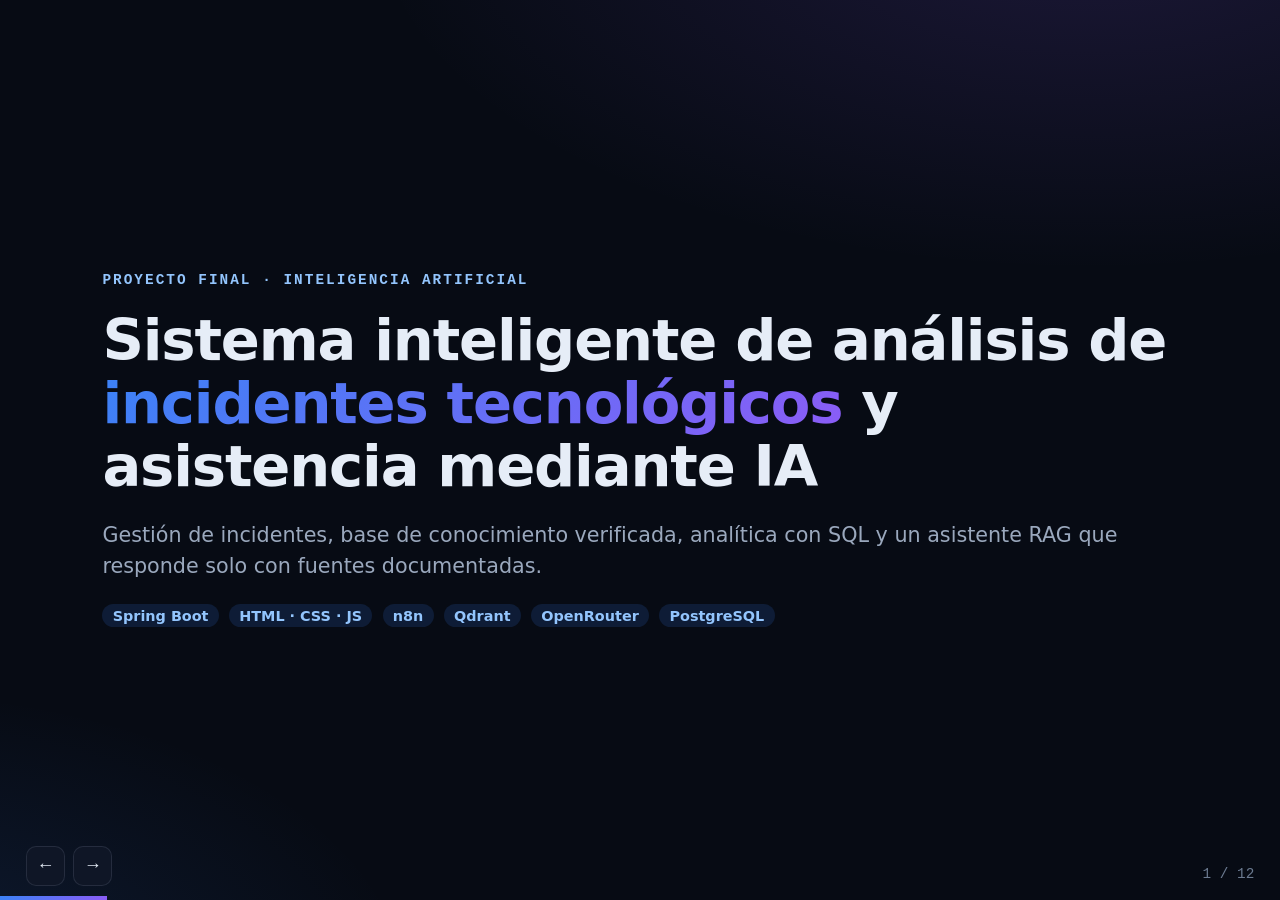
==== docs/presentacion/index.html @ f0cb8524 "docs(presentation): add final presentation and link all deliverables Self-contained HTML slide deck " ====
<!doctype html>
<html lang="es">
<head>
<meta charset="utf-8">
<meta name="viewport" content="width=device-width, initial-scale=1">
<title>Incidentes IA · Presentación final</title>
<style>
  :root {
    --bg: #070b14; --surface: #0f1626; --surface-2: #141d30; --border: rgba(148, 163, 184, 0.16);
    --text: #e6edf7; --muted: #9aa8bd; --faint: #6b7a90;
    --primary: #3b82f6; --accent: #8b5cf6; --success: #10b981; --warning: #f59e0b; --danger: #ef4444;
    --grad: linear-gradient(135deg, #3b82f6, #8b5cf6);
  }
  * { box-sizing: border-box; margin: 0; }
  html, body { height: 100%; background: var(--bg); color: var(--text); font-family: "Segoe UI", system-ui, -apple-system, sans-serif; }
  body { overflow: hidden; }
  .deck { position: relative; height: 100%; }
  .slide {
    position: absolute; inset: 0; display: flex; flex-direction: column; justify-content: center;
    gap: 2.4vh; padding: 7vh 8vw; opacity: 0; visibility: hidden; transform: translateX(3vw);
    transition: opacity .45s ease, transform .45s ease, visibility .45s;
    background: radial-gradient(1200px 600px at 85% -10%, rgba(139, 92, 246, .16), transparent 60%),
                radial-gradient(900px 500px at -10% 110%, rgba(59, 130, 246, .14), transparent 60%);
  }
  .slide.is-active { opacity: 1; visibility: visible; transform: none; }
  .eyebrow { color: #93c5fd; font: 600 1.6vh/1 ui-monospace, Consolas, monospace; letter-spacing: .14em; text-transform: uppercase; }
  h1 { font-size: 6.4vh; line-height: 1.1; letter-spacing: -.02em; }
  h2 { font-size: 4.6vh; line-height: 1.15; letter-spacing: -.01em; }
  h3 { font-size: 2.4vh; margin-bottom: .8vh; }
  p, li { font-size: 2.3vh; line-height: 1.5; color: var(--muted); }
  strong { color: var(--text); }
  .grad { background: var(--grad); -webkit-background-clip: text; background-clip: text; color: transparent; }
  .grid { display: grid; gap: 2vh 2vw; }
  .g2 { grid-template-columns: repeat(2, minmax(0, 1fr)); }
  .g3 { grid-template-columns: repeat(3, minmax(0, 1fr)); }
  .g4 { grid-template-columns: repeat(4, minmax(0, 1fr)); }
  .card { padding: 2.4vh 1.6vw; border: 1px solid var(--border); border-radius: 16px; background: linear-gradient(180deg, rgba(20,29,48,.9), rgba(14,21,36,.9)); }
  .kpi b { display: block; font-size: 5vh; line-height: 1.1; color: var(--text); }
  .kpi span { font-size: 1.8vh; color: var(--muted); }
  .tag { display: inline-block; padding: .4vh .8vw; border-radius: 999px; font-size: 1.6vh; font-weight: 600; background: rgba(59,130,246,.15); color: #93c5fd; }
  ul { padding-left: 1.2em; display: grid; gap: .8vh; }
  table { width: 100%; border-collapse: collapse; font-size: 2vh; }
  th, td { padding: 1vh .8vw; border-bottom: 1px solid var(--border); text-align: left; }
  th { color: var(--faint); font-size: 1.6vh; text-transform: uppercase; letter-spacing: .06em; }
  td { color: var(--muted); }
  .shot { width: 100%; max-height: 58vh; object-fit: cover; object-position: top; border-radius: 14px; border: 1px solid var(--border); }
  .flow { display: flex; flex-wrap: wrap; align-items: center; gap: 1vh .8vw; }
  .node { padding: 1.4vh 1.2vw; border-radius: 12px; border: 1px solid var(--border); background: var(--surface-2); font-size: 2vh; color: var(--text); }
  .arrow { color: var(--accent); font-size: 2.6vh; }
  .bar { height: 1.4vh; border-radius: 999px; background: var(--surface-2); overflow: hidden; }
  .bar i { display: block; height: 100%; background: var(--grad); }
  .row { display: grid; grid-template-columns: 9vw 1fr 6vw; align-items: center; gap: 1vw; font-size: 1.9vh; color: var(--muted); }
  .ok { color: var(--success); } .warn { color: var(--warning); }
  .progress { position: fixed; left: 0; bottom: 0; height: 4px; background: var(--grad); transition: width .3s; }
  .counter { position: fixed; right: 2vw; bottom: 2vh; color: var(--faint); font: 1.6vh ui-monospace, Consolas, monospace; }
  .nav { position: fixed; left: 2vw; bottom: 1.6vh; display: flex; gap: .6vw; }
  .nav button { width: 4.4vh; height: 4.4vh; border-radius: 10px; border: 1px solid var(--border); background: var(--surface); color: var(--text); font-size: 2vh; cursor: pointer; }
  .nav button:focus-visible { outline: 2px solid var(--primary); outline-offset: 2px; }
  @media (prefers-reduced-motion: reduce) { .slide, .progress { transition: none; } }
  @media (max-width: 800px) { .g3, .g4 { grid-template-columns: repeat(2, minmax(0, 1fr)); } .g2 { grid-template-columns: 1fr; } }
  @media print {
    body { overflow: visible; }
    .slide { position: relative; opacity: 1; visibility: visible; transform: none; height: 100vh; page-break-after: always; }
    .progress, .counter, .nav { display: none; }
  }
</style>
</head>
<body>
<main class="deck" id="deck" aria-roledescription="presentación">

  <section class="slide" aria-label="Portada">
    <span class="eyebrow">Proyecto final · Inteligencia Artificial</span>
    <h1>Sistema inteligente de análisis de<br><span class="grad">incidentes tecnológicos</span> y asistencia mediante IA</h1>
    <p>Gestión de incidentes, base de conocimiento verificada, analítica con SQL y un asistente RAG que responde solo con fuentes documentadas.</p>
    <div class="flow"><span class="tag">Spring Boot</span><span class="tag">HTML · CSS · JS</span><span class="tag">n8n</span><span class="tag">Qdrant</span><span class="tag">OpenRouter</span><span class="tag">PostgreSQL</span></div>
  </section>

  <section class="slide" aria-label="Problema">
    <span class="eyebrow">El problema</span>
    <h2>El soporte técnico resuelve los mismos problemas una y otra vez</h2>
    <div class="grid g3">
      <div class="card kpi"><b>85,3 %</b><span>de los incidentes corresponde a solo 10 problemas recurrentes</span></div>
      <div class="card kpi"><b>4,74 h</b><span>tiempo promedio de atención</span></div>
      <div class="card kpi"><b>10</b><span>artículos verificados para 150 incidentes</span></div>
    </div>
    <p>El conocimiento para resolverlos existe, pero está disperso. Un asistente que lo recupere y lo cite acelera la atención sin inventar soluciones.</p>
  </section>

  <section class="slide" aria-label="Requisitos">
    <span class="eyebrow">Alcance</span>
    <h2>Requisitos funcionales cubiertos</h2>
    <table>
      <thead><tr><th>RF</th><th>Funcionalidad</th><th>Componente</th></tr></thead>
      <tbody>
        <tr><td>RF01</td><td>Registro, consulta y estados de incidentes</td><td>API + módulo Incidentes</td></tr>
        <tr><td>RF02</td><td>Base de conocimiento: problema, síntomas, causa, solución, verificación</td><td>API + módulo Conocimiento</td></tr>
        <tr><td>RF03</td><td>Indexación de artículos verificados en Qdrant</td><td>n8n · flujo 01</td></tr>
        <tr><td>RF04–05</td><td>Búsqueda semántica y asistente RAG con fuentes y similitud</td><td>n8n · flujo 02 + Asistente</td></tr>
        <tr><td>RF06–07</td><td>Indicadores con SQL y dashboard con filtros</td><td>Analítica + Dashboard</td></tr>
        <tr><td>RF08</td><td>Historial de consultas y calificación de 1 a 5</td><td>Historial</td></tr>
      </tbody>
    </table>
  </section>

  <section class="slide" aria-label="Arquitectura">
    <span class="eyebrow">Arquitectura</span>
    <h2>El frontend solo habla con Spring Boot</h2>
    <div class="flow">
      <span class="node">Frontend<br><small>HTML · CSS · JS</small></span><span class="arrow">⇄</span>
      <span class="node">Backend Spring Boot<br><small>API REST · JPA</small></span><span class="arrow">⇄</span>
      <span class="node">PostgreSQL</span>
    </div>
    <div class="flow">
      <span class="node">Backend</span><span class="arrow">→ webhook + token →</span>
      <span class="node">n8n</span><span class="arrow">→</span><span class="node">Qdrant</span><span class="arrow">+</span><span class="node">OpenRouter</span>
      <span class="arrow">→ callback + token →</span><span class="node">Backend</span>
    </div>
    <ul>
      <li>Cada consulta queda registrada: <strong>Pendiente, Respondida, Sin resultados o Error</strong>.</li>
      <li>n8n vuelve a validar en el backend que cada fuente siga activa y verificada antes de usarla.</li>
      <li>Claves y tokens solo en variables de entorno y credenciales de n8n.</li>
    </ul>
  </section>

  <section class="slide" aria-label="Dashboard">
    <span class="eyebrow">RF07 · Dashboard</span>
    <h2>Indicadores reales, filtros y comparación temporal</h2>
    <img class="shot" src="../evidencias/frontend/01-dashboard.png" alt="Dashboard con indicadores, comparación con el periodo anterior y gráficos">
  </section>

  <section class="slide" aria-label="Asistente">
    <span class="eyebrow">RF05 · Asistente IA</span>
    <h2>Respuestas estructuradas y respaldadas por fuentes</h2>
    <div class="grid g2">
      <img class="shot" src="../evidencias/frontend/04-asistente.png" alt="Asistente IA con diagnóstico, solución, pasos y fuentes con similitud">
      <div class="card"><ul>
        <li><strong>Diagnóstico, solución sugerida y pasos</strong> en secciones separadas.</li>
        <li><strong>Fuentes desplegables</strong> con el valor real de similitud.</li>
        <li>Si no hay fuentes relevantes: <strong>"Información insuficiente"</strong>, sin inventar una solución.</li>
        <li>Errores de n8n con su motivo; nunca una respuesta simulada.</li>
        <li>Calificación de 1 a 5 estrellas guardada en la base.</li>
      </ul></div>
    </div>
  </section>

  <section class="slide" aria-label="Base de conocimiento">
    <span class="eyebrow">RF02 · Base de conocimiento</span>
    <h2>Solo el contenido verificado llega a la IA</h2>
    <img class="shot" src="../evidencias/frontend/03-conocimiento.png" alt="Base de conocimiento en tarjetas con estados activo, pendiente e inactivo">
  </section>

  <section class="slide" aria-label="Resultados del análisis">
    <span class="eyebrow">Informe de análisis de datos</span>
    <h2>Lo que muestran los datos</h2>
    <div class="grid g4">
      <div class="card kpi"><b>150</b><span>incidentes</span></div>
      <div class="card kpi"><b>86,67 %</b><span>resueltos</span></div>
      <div class="card kpi"><b>4,74 h</b><span>tiempo promedio</span></div>
      <div class="card kpi"><b>4,75 / 5</b><span>calificación de la IA</span></div>
    </div>
    <div class="grid g2">
      <div class="card">
        <h3>Pendientes por semana</h3>
        <div class="row"><span>Sem 38–41</span><div class="bar"><i style="width:0%"></i></div><span>0</span></div>
        <div class="row"><span>Sem 42</span><div class="bar"><i style="width:12.5%"></i></div><span>1</span></div>
        <div class="row"><span>Sem 43</span><div class="bar"><i style="width:50%"></i></div><span>4</span></div>
        <div class="row"><span>Sem 44</span><div class="bar"><i style="width:87.5%"></i></div><span>7</span></div>
        <div class="row"><span>Sem 45</span><div class="bar"><i style="width:100%"></i></div><span>8</span></div>
      </div>
      <div class="card">
        <h3>Horas promedio por prioridad</h3>
        <div class="row"><span>Crítica</span><div class="bar"><i style="width:100%"></i></div><span>5,13</span></div>
        <div class="row"><span>Alta</span><div class="bar"><i style="width:93%"></i></div><span>4,78</span></div>
        <div class="row"><span>Media</span><div class="bar"><i style="width:90%"></i></div><span>4,61</span></div>
        <div class="row"><span>Baja</span><div class="bar"><i style="width:84%"></i></div><span>4,30</span></div>
      </div>
    </div>
  </section>

  <section class="slide" aria-label="Conclusiones">
    <span class="eyebrow">Conclusiones</span>
    <h2>Cuatro hallazgos respaldados por las consultas SQL</h2>
    <div class="grid g2">
      <div class="card"><h3 class="warn">1. Retraso reciente oculto</h3><p>Los pendientes pasan de 0 a 8 por semana; noviembre va en 52 % resuelto. El 86,67 % global no lo muestra.</p></div>
      <div class="card"><h3 class="warn">2. La prioridad no acelera</h3><p>Los críticos tardan 5,13 h frente a 4,30 h de los de prioridad baja. Hace falta un SLA por prioridad.</p></div>
      <div class="card"><h3 class="ok">3. Documentar es lo más rentable</h3><p>10 problemas son el 85,3 % del volumen, con solo 10 artículos verificados. Un artículo por problema recurrente amplía el alcance del RAG.</p></div>
      <div class="card"><h3 class="ok">4. La IA promete, la muestra es pequeña</h3><p>4,75 estrellas y 0,915 de similitud promedio, pero en 4 respuestas. Hay que seguir calificando.</p></div>
    </div>
  </section>

  <section class="slide" aria-label="Calidad">
    <span class="eyebrow">Calidad</span>
    <h2>Probado de punta a punta</h2>
    <div class="grid g4">
      <div class="card kpi"><b>24/24</b><span>pruebas de integración del backend</span></div>
      <div class="card kpi"><b>25/25</b><span>peticiones de la colección Postman</span></div>
      <div class="card kpi"><b>4/4</b><span>escenarios del flujo de IA</span></div>
      <div class="card kpi"><b>5</b><span>servicios con Docker Compose</span></div>
    </div>
    <ul>
      <li>Reglas de negocio: incidentes cerrados, una sola calificación por respuesta, verificación de artículos, rangos de fechas.</li>
      <li>Seguridad de la integración: token del webhook y <code>X-Callback-Token</code> en los callbacks.</li>
      <li>Accesibilidad: teclado, foco visible, lectores de pantalla y <code>prefers-reduced-motion</code>.</li>
    </ul>
  </section>

  <section class="slide" aria-label="Equipo">
    <span class="eyebrow">Equipo y trazabilidad</span>
    <h2>Trabajo por ramas e integración</h2>
    <table>
      <thead><tr><th>Rama</th><th>Responsable</th><th>Alcance</th></tr></thead>
      <tbody>
        <tr><td><code>mafe</code></td><td>Mafeqm</td><td>Backend, modelo de datos, datos iniciales</td></tr>
        <tr><td><code>dev-Lisseth</code></td><td>lissethkatherine</td><td>Flujos n8n de indexación y RAG</td></tr>
        <tr><td><code>devsergy</code></td><td>velascodazasergio-png</td><td>Frontend e integración frontend ↔ backend ↔ n8n</td></tr>
        <tr><td><code>main</code></td><td>Equipo</td><td>Integración final</td></tr>
      </tbody>
    </table>
    <p>Commits con Conventional Commits. El uso de IA en el desarrollo está documentado en <strong>AI_USAGE.md</strong>.</p>
  </section>

  <section class="slide" aria-label="Cierre">
    <span class="eyebrow">Próximos pasos</span>
    <h2>Del prototipo a producción</h2>
    <ul>
      <li>Conectar OpenRouter con las claves del equipo e indexar la base de conocimiento.</li>
      <li>Documentar y verificar un artículo por cada problema recurrente.</li>
      <li>SLA por prioridad y alertas por antigüedad de los pendientes.</li>
      <li>Autenticación de usuarios y paginación en el servidor.</li>
    </ul>
    <h1 class="grad">Gracias</h1>
  </section>

</main>
<nav class="nav" aria-label="Navegación de diapositivas">
  <button type="button" id="prev" aria-label="Diapositiva anterior">←</button>
  <button type="button" id="next" aria-label="Diapositiva siguiente">→</button>
</nav>
<div class="progress" id="progress"></div>
<div class="counter" id="counter" aria-live="polite"></div>
<script>
  const slides = [...document.querySelectorAll('.slide')];
  const progress = document.getElementById('progress');
  const counter = document.getElementById('counter');
  let current = Math.min(Math.max(Number(location.hash.slice(1)) || 1, 1), slides.length) - 1;

  function show(index) {
    current = Math.min(Math.max(index, 0), slides.length - 1);
    slides.forEach((s, i) => {
      s.classList.toggle('is-active', i === current);
      s.setAttribute('aria-hidden', String(i !== current));
    });
    progress.style.width = `${((current + 1) / slides.length) * 100}%`;
    counter.textContent = `${current + 1} / ${slides.length}`;
    history.replaceState(null, '', `#${current + 1}`);
  }

  document.addEventListener('keydown', (e) => {
    if (['ArrowRight', 'PageDown', ' '].includes(e.key)) { e.preventDefault(); show(current + 1); }
    if (['ArrowLeft', 'PageUp'].includes(e.key)) { e.preventDefault(); show(current - 1); }
    if (e.key === 'Home') show(0);
    if (e.key === 'End') show(slides.length - 1);
  });
  document.getElementById('prev').addEventListener('click', () => show(current - 1));
  document.getElementById('next').addEventListener('click', () => show(current + 1));
  show(current);
</script>
</body>
</html>
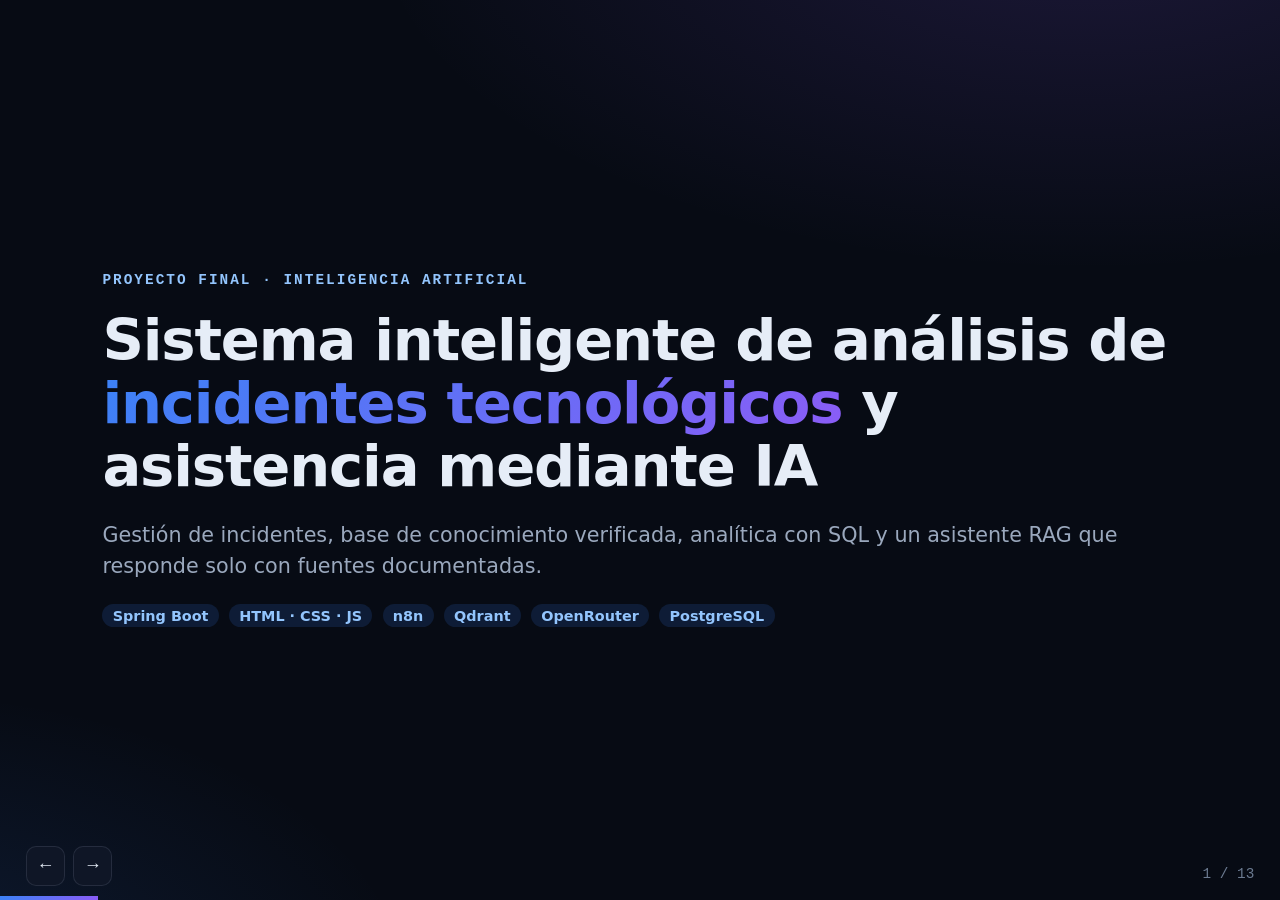
==== commit fcd7dbe3: "docs: bring AI usage, tests, presentation and README up to date - AI_USAGE.md: components, decisions" ====
--- a/docs/presentacion/index.html
+++ b/docs/presentacion/index.html
@@ -98,6 +98,7 @@
         <tr><td>RF04–05</td><td>Búsqueda semántica y asistente RAG con fuentes y similitud</td><td>n8n · flujo 02 + Asistente</td></tr>
         <tr><td>RF06–07</td><td>Indicadores con SQL y dashboard con filtros</td><td>Analítica + Dashboard</td></tr>
         <tr><td>RF08</td><td>Historial de consultas y calificación de 1 a 5</td><td>Historial</td></tr>
+        <tr><td>—</td><td>Inicio de sesión con JWT y tres roles con su propia interfaz</td><td>Spring Security + Login</td></tr>
       </tbody>
     </table>
   </section>
@@ -122,17 +123,32 @@
     </ul>
   </section>
 
+  <section class="slide" aria-label="Roles y permisos">
+    <span class="eyebrow">Seguridad · JWT</span>
+    <h2>Cada rol, su propia interfaz</h2>
+    <div class="grid g2">
+      <img class="shot" src="../evidencias/frontend/14-usuario-mis-incidentes.png" alt="Vista Mis incidentes del usuario, con menú reducido a sus secciones">
+      <div class="card"><ul>
+        <li><strong>Administrador:</strong> todo el sistema, verificación de artículos y configuración.</li>
+        <li><strong>Técnico de soporte:</strong> incidentes, artículos, asistente, dashboard y analítica; no verifica artículos.</li>
+        <li><strong>Usuario:</strong> solo <em>Mis incidentes</em>, artículos publicados, el asistente sobre sus incidentes y <em>Mis consultas</em>.</li>
+        <li>Sesión con <strong>JWT</strong> de 8 horas y contraseñas con BCrypt.</li>
+        <li>El backend vuelve a comprobar cada permiso: ocultar un botón no basta (401 y 403).</li>
+      </ul></div>
+    </div>
+  </section>
+
   <section class="slide" aria-label="Dashboard">
     <span class="eyebrow">RF07 · Dashboard</span>
     <h2>Indicadores reales, filtros y comparación temporal</h2>
-    <img class="shot" src="../evidencias/frontend/01-dashboard.png" alt="Dashboard con indicadores, comparación con el periodo anterior y gráficos">
+    <img class="shot" src="../evidencias/frontend/02-admin-dashboard.png" alt="Dashboard con indicadores, comparación con el periodo anterior y gráficos">
   </section>
 
   <section class="slide" aria-label="Asistente">
     <span class="eyebrow">RF05 · Asistente IA</span>
     <h2>Respuestas estructuradas y respaldadas por fuentes</h2>
     <div class="grid g2">
-      <img class="shot" src="../evidencias/frontend/04-asistente.png" alt="Asistente IA con diagnóstico, solución, pasos y fuentes con similitud">
+      <img class="shot" src="../evidencias/frontend/08-admin-asistente.png" alt="Asistente IA con diagnóstico, solución, pasos y fuentes con similitud">
       <div class="card"><ul>
         <li><strong>Diagnóstico, solución sugerida y pasos</strong> en secciones separadas.</li>
         <li><strong>Fuentes desplegables</strong> con el valor real de similitud.</li>
@@ -146,7 +162,7 @@
   <section class="slide" aria-label="Base de conocimiento">
     <span class="eyebrow">RF02 · Base de conocimiento</span>
     <h2>Solo el contenido verificado llega a la IA</h2>
-    <img class="shot" src="../evidencias/frontend/03-conocimiento.png" alt="Base de conocimiento en tarjetas con estados activo, pendiente e inactivo">
+    <img class="shot" src="../evidencias/frontend/06-admin-conocimiento.png" alt="Base de conocimiento en tarjetas con estados activo, pendiente e inactivo">
   </section>
 
   <section class="slide" aria-label="Resultados del análisis">
@@ -192,14 +208,14 @@
     <span class="eyebrow">Calidad</span>
     <h2>Probado de punta a punta</h2>
     <div class="grid g4">
-      <div class="card kpi"><b>24/24</b><span>pruebas de integración del backend</span></div>
+      <div class="card kpi"><b>104/104</b><span>pruebas automáticas: 60 del backend y 44 del frontend</span></div>
       <div class="card kpi"><b>25/25</b><span>peticiones de la colección Postman</span></div>
       <div class="card kpi"><b>4/4</b><span>escenarios del flujo de IA</span></div>
       <div class="card kpi"><b>5</b><span>servicios con Docker Compose</span></div>
     </div>
     <ul>
       <li>Reglas de negocio: incidentes cerrados, una sola calificación por respuesta, verificación de artículos, rangos de fechas.</li>
-      <li>Seguridad de la integración: token del webhook y <code>X-Callback-Token</code> en los callbacks.</li>
+      <li>Seguridad: JWT con permisos por rol, token del webhook y <code>X-Callback-Token</code> en los callbacks.</li>
       <li>Accesibilidad: teclado, foco visible, lectores de pantalla y <code>prefers-reduced-motion</code>.</li>
     </ul>
   </section>
@@ -212,7 +228,7 @@
       <tbody>
         <tr><td><code>mafe</code></td><td>Mafeqm</td><td>Backend, modelo de datos, datos iniciales</td></tr>
         <tr><td><code>dev-Lisseth</code></td><td>lissethkatherine</td><td>Flujos n8n de indexación y RAG</td></tr>
-        <tr><td><code>devsergy</code></td><td>velascodazasergio-png</td><td>Frontend e integración frontend ↔ backend ↔ n8n</td></tr>
+        <tr><td><code>devsergy</code></td><td>velascodazasergio-png</td><td>Frontend, roles y JWT, integración frontend ↔ backend ↔ n8n</td></tr>
         <tr><td><code>main</code></td><td>Equipo</td><td>Integración final</td></tr>
       </tbody>
     </table>
